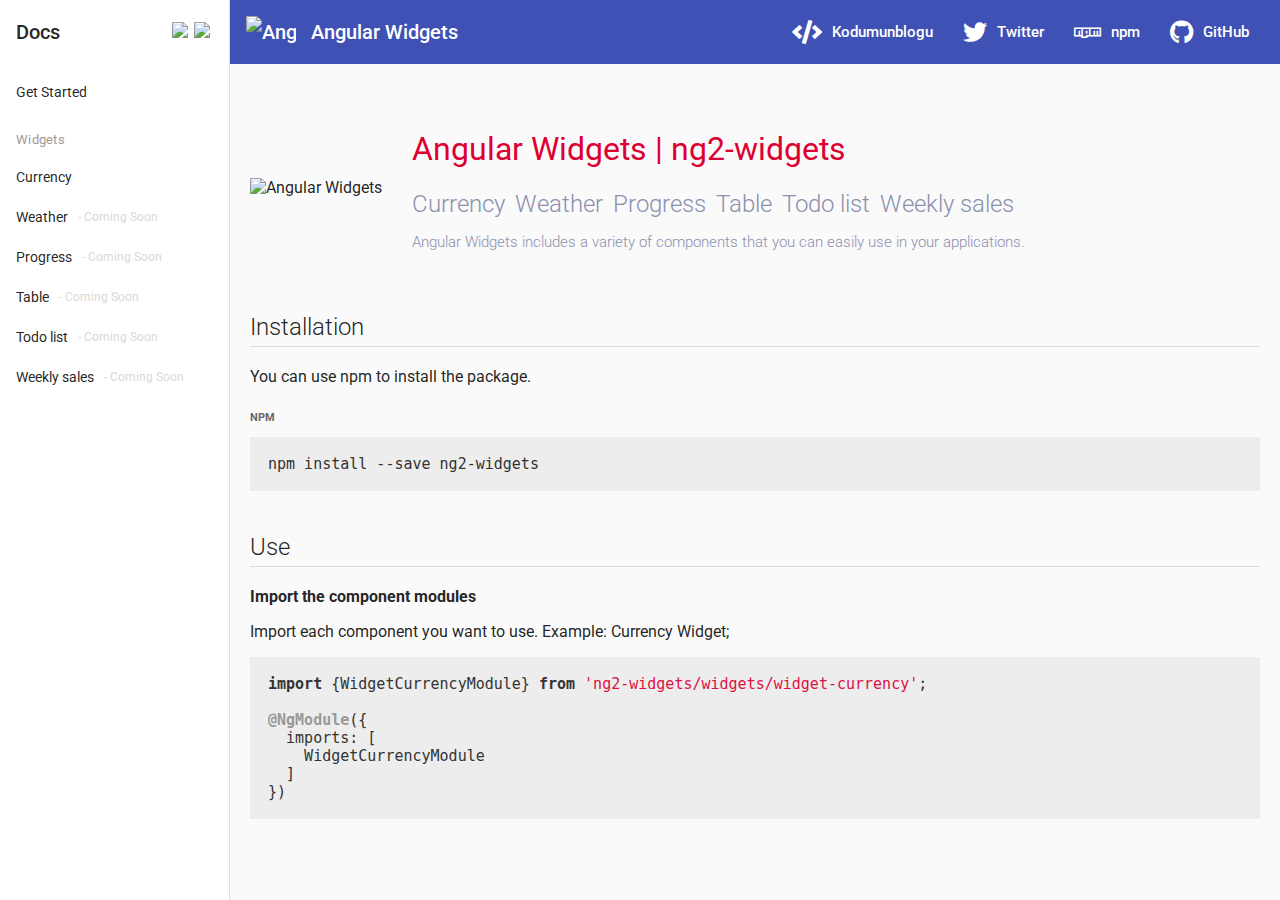
==== ng2-widgets/index.html @ 1a382640 "up" ====
<!doctype html>
<html lang="en">
<head>
  <meta charset="utf-8">
  <title>Angular 2+ Widgets Demo & Documentation - Mehmet Sert</title>
  <meta name="description" content="Angular 2+ Widgets includes a variety of components that you can easily use in your applications. Author: Mehmet Sert">
  <meta name="author" content="Mehmet Sert">
  <base href="/ng2-widgets/">
  <meta name="viewport" content="width=device-width, initial-scale=1">
  <link rel="icon" type="image/x-icon" href="favicon.ico">
  <link href="https://fonts.googleapis.com/css?family=Roboto:300,400,500,700&display=swap&subset=latin-ext" rel="stylesheet">
  <link href="https://fonts.googleapis.com/css?family=Roboto:300,400,500&display=swap" rel="stylesheet">
  <link href="https://fonts.googleapis.com/icon?family=Material+Icons" rel="stylesheet">
  <link href="https://cdnjs.cloudflare.com/ajax/libs/font-awesome/5.10.2/css/all.min.css" rel="stylesheet">
<link rel="stylesheet" href="styles.0c928da6abbc0bf5aeff.css"></head>
<body>
  <app-root></app-root>
<script src="polyfills-es5.3aa54d3e5134f5b5b842.js" nomodule defer></script><script src="polyfills-es2015.fd917e7c3ed57f282ee5.js" type="module"></script><script src="runtime-es2015.24b02acc1f369d9b9f37.js" type="module"></script><script src="main-es2015.4deb8f46f99e7dad0dca.js" type="module"></script><script src="runtime-es5.24b02acc1f369d9b9f37.js" nomodule defer></script><script src="main-es5.4deb8f46f99e7dad0dca.js" nomodule defer></script></body>
</html>
---- ng2-widgets/styles.0c928da6abbc0bf5aeff.css ----
.mat-badge-content{font-weight:600;font-size:12px;font-family:Roboto,"Helvetica Neue",sans-serif}.mat-badge-small .mat-badge-content{font-size:9px}.mat-badge-large .mat-badge-content{font-size:24px}.mat-h1,.mat-headline,.mat-typography h1{font:400 24px/32px Roboto,"Helvetica Neue",sans-serif;margin:0 0 16px}.mat-h2,.mat-title,.mat-typography h2{font:500 20px/32px Roboto,"Helvetica Neue",sans-serif;margin:0 0 16px}.mat-h3,.mat-subheading-2,.mat-typography h3{font:400 16px/28px Roboto,"Helvetica Neue",sans-serif;margin:0 0 16px}.mat-h4,.mat-subheading-1,.mat-typography h4{font:400 15px/24px Roboto,"Helvetica Neue",sans-serif;margin:0 0 16px}.mat-h5,.mat-typography h5{font:400 calc(14px * .83)/20px Roboto,"Helvetica Neue",sans-serif;margin:0 0 12px}.mat-h6,.mat-typography h6{font:400 calc(14px * .67)/20px Roboto,"Helvetica Neue",sans-serif;margin:0 0 12px}.mat-body-2,.mat-body-strong{font:500 14px/24px Roboto,"Helvetica Neue",sans-serif}.mat-body,.mat-body-1,.mat-typography{font:400 14px/20px Roboto,"Helvetica Neue",sans-serif}.mat-body p,.mat-body-1 p,.mat-typography p{margin:0 0 12px}.mat-caption,.mat-small{font:400 12px/20px Roboto,"Helvetica Neue",sans-serif}.mat-display-4,.mat-typography .mat-display-4{font:300 112px/112px Roboto,"Helvetica Neue",sans-serif;letter-spacing:-.05em;margin:0 0 56px}.mat-display-3,.mat-typography .mat-display-3{font:400 56px/56px Roboto,"Helvetica Neue",sans-serif;letter-spacing:-.02em;margin:0 0 64px}.mat-display-2,.mat-typography .mat-display-2{font:400 45px/48px Roboto,"Helvetica Neue",sans-serif;letter-spacing:-.005em;margin:0 0 64px}.mat-display-1,.mat-typography .mat-display-1{font:400 34px/40px Roboto,"Helvetica Neue",sans-serif;margin:0 0 64px}.mat-bottom-sheet-container{font:400 14px/20px Roboto,"Helvetica Neue",sans-serif}.mat-button,.mat-fab,.mat-flat-button,.mat-icon-button,.mat-mini-fab,.mat-raised-button,.mat-stroked-button{font-family:Roboto,"Helvetica Neue",sans-serif;font-size:14px;font-weight:500}.mat-button-toggle,.mat-card{font-family:Roboto,"Helvetica Neue",sans-serif}.mat-card-title{font-size:24px;font-weight:500}.mat-card-header .mat-card-title{font-size:20px}.mat-card-content,.mat-card-subtitle{font-size:14px}.mat-checkbox{font-family:Roboto,"Helvetica Neue",sans-serif}.mat-checkbox-layout .mat-checkbox-label{line-height:24px}.mat-chip{font-size:14px;font-weight:500}.mat-chip .mat-chip-remove.mat-icon,.mat-chip .mat-chip-trailing-icon.mat-icon{font-size:18px}.mat-table{font-family:Roboto,"Helvetica Neue",sans-serif}.mat-header-cell{font-size:12px;font-weight:500}.mat-cell,.mat-footer-cell{font-size:14px}.mat-calendar{font-family:Roboto,"Helvetica Neue",sans-serif}.mat-calendar-body{font-size:13px}.mat-calendar-body-label,.mat-calendar-period-button{font-size:14px;font-weight:500}.mat-calendar-table-header th{font-size:11px;font-weight:400}.mat-dialog-title{font:500 20px/32px Roboto,"Helvetica Neue",sans-serif}.mat-expansion-panel-header{font-family:Roboto,"Helvetica Neue",sans-serif;font-size:15px;font-weight:400}.mat-expansion-panel-content{font:400 14px/20px Roboto,"Helvetica Neue",sans-serif}.mat-form-field{font-size:inherit;font-weight:400;line-height:1.125;font-family:Roboto,"Helvetica Neue",sans-serif}.mat-form-field-wrapper{padding-bottom:1.34375em}.mat-form-field-prefix .mat-icon,.mat-form-field-suffix .mat-icon{font-size:150%;line-height:1.125}.mat-form-field-prefix .mat-icon-button,.mat-form-field-suffix .mat-icon-button{height:1.5em;width:1.5em}.mat-form-field-prefix .mat-icon-button .mat-icon,.mat-form-field-suffix .mat-icon-button .mat-icon{height:1.125em;line-height:1.125}.mat-form-field-infix{padding:.5em 0;border-top:.84375em solid transparent}.mat-form-field-can-float .mat-input-server:focus+.mat-form-field-label-wrapper .mat-form-field-label,.mat-form-field-can-float.mat-form-field-should-float .mat-form-field-label{transform:translateY(-1.34375em) scale(.75);width:133.33333%}.mat-form-field-can-float .mat-input-server[label]:not(:label-shown)+.mat-form-field-label-wrapper .mat-form-field-label{transform:translateY(-1.34374em) scale(.75);width:133.33334%}.mat-form-field-label-wrapper{top:-.84375em;padding-top:.84375em}.mat-form-field-label{top:1.34375em}.mat-form-field-underline{bottom:1.34375em}.mat-form-field-subscript-wrapper{font-size:75%;margin-top:.66667em;top:calc(100% - 1.79167em)}.mat-form-field-appearance-legacy .mat-form-field-wrapper{padding-bottom:1.25em}.mat-form-field-appearance-legacy .mat-form-field-infix{padding:.4375em 0}.mat-form-field-appearance-legacy.mat-form-field-can-float .mat-input-server:focus+.mat-form-field-label-wrapper .mat-form-field-label,.mat-form-field-appearance-legacy.mat-form-field-can-float.mat-form-field-should-float .mat-form-field-label{transform:translateY(-1.28125em) scale(.75) perspective(100px) translateZ(.001px);-ms-transform:translateY(-1.28125em) scale(.75);width:133.33333%}.mat-form-field-appearance-legacy.mat-form-field-can-float .mat-form-field-autofill-control:-webkit-autofill+.mat-form-field-label-wrapper .mat-form-field-label{transform:translateY(-1.28125em) scale(.75) perspective(100px) translateZ(.00101px);-ms-transform:translateY(-1.28124em) scale(.75);width:133.33334%}.mat-form-field-appearance-legacy.mat-form-field-can-float .mat-input-server[label]:not(:label-shown)+.mat-form-field-label-wrapper .mat-form-field-label{transform:translateY(-1.28125em) scale(.75) perspective(100px) translateZ(.00102px);-ms-transform:translateY(-1.28123em) scale(.75);width:133.33335%}.mat-form-field-appearance-legacy .mat-form-field-label{top:1.28125em}.mat-form-field-appearance-legacy .mat-form-field-subscript-wrapper{margin-top:.54167em;top:calc(100% - 1.66667em)}@media print{.mat-form-field-appearance-legacy.mat-form-field-can-float .mat-input-server:focus+.mat-form-field-label-wrapper .mat-form-field-label,.mat-form-field-appearance-legacy.mat-form-field-can-float.mat-form-field-should-float .mat-form-field-label{transform:translateY(-1.28122em) scale(.75)}.mat-form-field-appearance-legacy.mat-form-field-can-float .mat-form-field-autofill-control:-webkit-autofill+.mat-form-field-label-wrapper .mat-form-field-label{transform:translateY(-1.28121em) scale(.75)}.mat-form-field-appearance-legacy.mat-form-field-can-float .mat-input-server[label]:not(:label-shown)+.mat-form-field-label-wrapper .mat-form-field-label{transform:translateY(-1.2812em) scale(.75)}}.mat-form-field-appearance-fill .mat-form-field-infix{padding:.25em 0 .75em}.mat-form-field-appearance-fill .mat-form-field-label{top:1.09375em;margin-top:-.5em}.mat-form-field-appearance-fill.mat-form-field-can-float .mat-input-server:focus+.mat-form-field-label-wrapper .mat-form-field-label,.mat-form-field-appearance-fill.mat-form-field-can-float.mat-form-field-should-float .mat-form-field-label{transform:translateY(-.59375em) scale(.75);width:133.33333%}.mat-form-field-appearance-fill.mat-form-field-can-float .mat-input-server[label]:not(:label-shown)+.mat-form-field-label-wrapper .mat-form-field-label{transform:translateY(-.59374em) scale(.75);width:133.33334%}.mat-form-field-appearance-outline .mat-form-field-infix{padding:1em 0}.mat-form-field-appearance-outline .mat-form-field-label{top:1.84375em;margin-top:-.25em}.mat-form-field-appearance-outline.mat-form-field-can-float .mat-input-server:focus+.mat-form-field-label-wrapper .mat-form-field-label,.mat-form-field-appearance-outline.mat-form-field-can-float.mat-form-field-should-float .mat-form-field-label{transform:translateY(-1.59375em) scale(.75);width:133.33333%}.mat-form-field-appearance-outline.mat-form-field-can-float .mat-input-server[label]:not(:label-shown)+.mat-form-field-label-wrapper .mat-form-field-label{transform:translateY(-1.59374em) scale(.75);width:133.33334%}.mat-grid-tile-footer,.mat-grid-tile-header{font-size:14px}.mat-grid-tile-footer .mat-line,.mat-grid-tile-header .mat-line{white-space:nowrap;overflow:hidden;text-overflow:ellipsis;display:block;box-sizing:border-box}.mat-grid-tile-footer .mat-line:nth-child(n+2),.mat-grid-tile-header .mat-line:nth-child(n+2){font-size:12px}input.mat-input-element{margin-top:-.0625em}.mat-menu-item{font-family:Roboto,"Helvetica Neue",sans-serif;font-size:14px;font-weight:400}.mat-paginator,.mat-paginator-page-size .mat-select-trigger{font-family:Roboto,"Helvetica Neue",sans-serif;font-size:12px}.mat-radio-button,.mat-select{font-family:Roboto,"Helvetica Neue",sans-serif}.mat-select-trigger{height:1.125em}.mat-slide-toggle-content{font-family:Roboto,"Helvetica Neue",sans-serif}.mat-slider-thumb-label-text{font-family:Roboto,"Helvetica Neue",sans-serif;font-size:12px;font-weight:500}.mat-stepper-horizontal,.mat-stepper-vertical{font-family:Roboto,"Helvetica Neue",sans-serif}.mat-step-label{font-size:14px;font-weight:400}.mat-step-sub-label-error{font-weight:400}.mat-step-label-error{font-size:14px}.mat-step-label-selected{font-size:14px;font-weight:500}.mat-tab-group{font-family:Roboto,"Helvetica Neue",sans-serif}.mat-tab-label,.mat-tab-link{font-family:Roboto,"Helvetica Neue",sans-serif;font-size:14px;font-weight:500}.mat-toolbar,.mat-toolbar h1,.mat-toolbar h2,.mat-toolbar h3,.mat-toolbar h4,.mat-toolbar h5,.mat-toolbar h6{font:500 20px/32px Roboto,"Helvetica Neue",sans-serif;margin:0}.mat-tooltip{font-family:Roboto,"Helvetica Neue",sans-serif;font-size:10px;padding-top:6px;padding-bottom:6px}.mat-tooltip-handset{font-size:14px;padding-top:8px;padding-bottom:8px}.mat-list-item,.mat-list-option{font-family:Roboto,"Helvetica Neue",sans-serif}.mat-list-base .mat-list-item{font-size:16px}.mat-list-base .mat-list-item .mat-line{white-space:nowrap;overflow:hidden;text-overflow:ellipsis;display:block;box-sizing:border-box}.mat-list-base .mat-list-item .mat-line:nth-child(n+2){font-size:14px}.mat-list-base .mat-list-option{font-size:16px}.mat-list-base .mat-list-option .mat-line{white-space:nowrap;overflow:hidden;text-overflow:ellipsis;display:block;box-sizing:border-box}.mat-list-base .mat-list-option .mat-line:nth-child(n+2){font-size:14px}.mat-list-base[dense] .mat-list-item{font-size:12px}.mat-list-base[dense] .mat-list-item .mat-line{white-space:nowrap;overflow:hidden;text-overflow:ellipsis;display:block;box-sizing:border-box}.mat-list-base[dense] .mat-list-item .mat-line:nth-child(n+2),.mat-list-base[dense] .mat-list-option{font-size:12px}.mat-list-base[dense] .mat-list-option .mat-line{white-space:nowrap;overflow:hidden;text-overflow:ellipsis;display:block;box-sizing:border-box}.mat-list-base[dense] .mat-list-option .mat-line:nth-child(n+2){font-size:12px}.mat-list-base[dense] .mat-subheader{font-family:Roboto,"Helvetica Neue",sans-serif;font-size:12px;font-weight:500}.mat-option{font-family:Roboto,"Helvetica Neue",sans-serif;font-size:16px;color:rgba(0,0,0,.87)}.mat-optgroup-label{font:500 14px/24px Roboto,"Helvetica Neue",sans-serif;color:rgba(0,0,0,.54)}.mat-simple-snackbar{font-family:Roboto,"Helvetica Neue",sans-serif;font-size:14px}.mat-simple-snackbar-action{line-height:1;font-family:inherit;font-size:inherit;font-weight:500}.mat-ripple{overflow:hidden;position:relative}.mat-ripple.mat-ripple-unbounded{overflow:visible}.mat-ripple-element{position:absolute;border-radius:50%;pointer-events:none;transition:opacity,transform 0s cubic-bezier(0,0,.2,1);transform:scale(0)}@media (-ms-high-contrast:active){.mat-ripple-element{display:none}}.cdk-visually-hidden{border:0;clip:rect(0 0 0 0);height:1px;margin:-1px;overflow:hidden;padding:0;position:absolute;width:1px;outline:0;-webkit-appearance:none;-moz-appearance:none}.cdk-global-overlay-wrapper,.cdk-overlay-container{pointer-events:none;top:0;left:0;height:100%;width:100%}.cdk-overlay-container{position:fixed;z-index:1000}.cdk-overlay-container:empty{display:none}.cdk-global-overlay-wrapper{display:flex;position:absolute;z-index:1000}.cdk-overlay-pane{position:absolute;pointer-events:auto;box-sizing:border-box;z-index:1000;display:flex;max-width:100%;max-height:100%}.cdk-overlay-backdrop{position:absolute;top:0;bottom:0;left:0;right:0;z-index:1000;pointer-events:auto;-webkit-tap-highlight-color:transparent;transition:opacity .4s cubic-bezier(.25,.8,.25,1);opacity:0}.cdk-overlay-backdrop.cdk-overlay-backdrop-showing{opacity:1}@media screen and (-ms-high-contrast:active){.cdk-overlay-backdrop.cdk-overlay-backdrop-showing{opacity:.6}}.cdk-overlay-dark-backdrop{background:rgba(0,0,0,.32)}.cdk-overlay-transparent-backdrop,.cdk-overlay-transparent-backdrop.cdk-overlay-backdrop-showing{opacity:0}.cdk-overlay-connected-position-bounding-box{position:absolute;z-index:1000;display:flex;flex-direction:column;min-width:1px;min-height:1px}.cdk-global-scrollblock{position:fixed;width:100%;overflow-y:scroll}@-webkit-keyframes cdk-text-field-autofill-start{/*!*/}@keyframes cdk-text-field-autofill-start{/*!*/}@-webkit-keyframes cdk-text-field-autofill-end{/*!*/}@keyframes cdk-text-field-autofill-end{/*!*/}.cdk-text-field-autofill-monitored:-webkit-autofill{-webkit-animation-name:cdk-text-field-autofill-start;animation-name:cdk-text-field-autofill-start}.cdk-text-field-autofill-monitored:not(:-webkit-autofill){-webkit-animation-name:cdk-text-field-autofill-end;animation-name:cdk-text-field-autofill-end}textarea.cdk-textarea-autosize{resize:none}textarea.cdk-textarea-autosize-measuring{height:auto!important;overflow:hidden!important;padding:2px 0!important;box-sizing:content-box!important}.mat-ripple-element{background-color:rgba(0,0,0,.1)}.mat-option.mat-selected:not(.mat-option-multiple):not(.mat-option-disabled),.mat-option:focus:not(.mat-option-disabled),.mat-option:hover:not(.mat-option-disabled){background:rgba(0,0,0,.04)}.mat-option.mat-active{background:rgba(0,0,0,.04);color:rgba(0,0,0,.87)}.mat-option.mat-option-disabled{color:rgba(0,0,0,.38)}.mat-primary .mat-option.mat-selected:not(.mat-option-disabled){color:#3f51b5}.mat-accent .mat-option.mat-selected:not(.mat-option-disabled){color:#ff4081}.mat-warn .mat-option.mat-selected:not(.mat-option-disabled){color:#f44336}.mat-optgroup-disabled .mat-optgroup-label{color:rgba(0,0,0,.38)}.mat-pseudo-checkbox{color:rgba(0,0,0,.54)}.mat-pseudo-checkbox::after{color:#fafafa}.mat-pseudo-checkbox-disabled{color:#b0b0b0}.mat-accent .mat-pseudo-checkbox-checked,.mat-accent .mat-pseudo-checkbox-indeterminate,.mat-pseudo-checkbox-checked,.mat-pseudo-checkbox-indeterminate{background:#ff4081}.mat-primary .mat-pseudo-checkbox-checked,.mat-primary .mat-pseudo-checkbox-indeterminate{background:#3f51b5}.mat-warn .mat-pseudo-checkbox-checked,.mat-warn .mat-pseudo-checkbox-indeterminate{background:#f44336}.mat-pseudo-checkbox-checked.mat-pseudo-checkbox-disabled,.mat-pseudo-checkbox-indeterminate.mat-pseudo-checkbox-disabled{background:#b0b0b0}.mat-elevation-z0{box-shadow:0 0 0 0 rgba(0,0,0,.2),0 0 0 0 rgba(0,0,0,.14),0 0 0 0 rgba(0,0,0,.12)}.mat-elevation-z1{box-shadow:0 2px 1px -1px rgba(0,0,0,.2),0 1px 1px 0 rgba(0,0,0,.14),0 1px 3px 0 rgba(0,0,0,.12)}.mat-elevation-z2{box-shadow:0 3px 1px -2px rgba(0,0,0,.2),0 2px 2px 0 rgba(0,0,0,.14),0 1px 5px 0 rgba(0,0,0,.12)}.mat-elevation-z3{box-shadow:0 3px 3px -2px rgba(0,0,0,.2),0 3px 4px 0 rgba(0,0,0,.14),0 1px 8px 0 rgba(0,0,0,.12)}.mat-elevation-z4{box-shadow:0 2px 4px -1px rgba(0,0,0,.2),0 4px 5px 0 rgba(0,0,0,.14),0 1px 10px 0 rgba(0,0,0,.12)}.mat-elevation-z5{box-shadow:0 3px 5px -1px rgba(0,0,0,.2),0 5px 8px 0 rgba(0,0,0,.14),0 1px 14px 0 rgba(0,0,0,.12)}.mat-elevation-z6{box-shadow:0 3px 5px -1px rgba(0,0,0,.2),0 6px 10px 0 rgba(0,0,0,.14),0 1px 18px 0 rgba(0,0,0,.12)}.mat-elevation-z7{box-shadow:0 4px 5px -2px rgba(0,0,0,.2),0 7px 10px 1px rgba(0,0,0,.14),0 2px 16px 1px rgba(0,0,0,.12)}.mat-elevation-z8{box-shadow:0 5px 5px -3px rgba(0,0,0,.2),0 8px 10px 1px rgba(0,0,0,.14),0 3px 14px 2px rgba(0,0,0,.12)}.mat-elevation-z9{box-shadow:0 5px 6px -3px rgba(0,0,0,.2),0 9px 12px 1px rgba(0,0,0,.14),0 3px 16px 2px rgba(0,0,0,.12)}.mat-elevation-z10{box-shadow:0 6px 6px -3px rgba(0,0,0,.2),0 10px 14px 1px rgba(0,0,0,.14),0 4px 18px 3px rgba(0,0,0,.12)}.mat-elevation-z11{box-shadow:0 6px 7px -4px rgba(0,0,0,.2),0 11px 15px 1px rgba(0,0,0,.14),0 4px 20px 3px rgba(0,0,0,.12)}.mat-elevation-z12{box-shadow:0 7px 8px -4px rgba(0,0,0,.2),0 12px 17px 2px rgba(0,0,0,.14),0 5px 22px 4px rgba(0,0,0,.12)}.mat-elevation-z13{box-shadow:0 7px 8px -4px rgba(0,0,0,.2),0 13px 19px 2px rgba(0,0,0,.14),0 5px 24px 4px rgba(0,0,0,.12)}.mat-elevation-z14{box-shadow:0 7px 9px -4px rgba(0,0,0,.2),0 14px 21px 2px rgba(0,0,0,.14),0 5px 26px 4px rgba(0,0,0,.12)}.mat-elevation-z15{box-shadow:0 8px 9px -5px rgba(0,0,0,.2),0 15px 22px 2px rgba(0,0,0,.14),0 6px 28px 5px rgba(0,0,0,.12)}.mat-elevation-z16{box-shadow:0 8px 10px -5px rgba(0,0,0,.2),0 16px 24px 2px rgba(0,0,0,.14),0 6px 30px 5px rgba(0,0,0,.12)}.mat-elevation-z17{box-shadow:0 8px 11px -5px rgba(0,0,0,.2),0 17px 26px 2px rgba(0,0,0,.14),0 6px 32px 5px rgba(0,0,0,.12)}.mat-elevation-z18{box-shadow:0 9px 11px -5px rgba(0,0,0,.2),0 18px 28px 2px rgba(0,0,0,.14),0 7px 34px 6px rgba(0,0,0,.12)}.mat-elevation-z19{box-shadow:0 9px 12px -6px rgba(0,0,0,.2),0 19px 29px 2px rgba(0,0,0,.14),0 7px 36px 6px rgba(0,0,0,.12)}.mat-elevation-z20{box-shadow:0 10px 13px -6px rgba(0,0,0,.2),0 20px 31px 3px rgba(0,0,0,.14),0 8px 38px 7px rgba(0,0,0,.12)}.mat-elevation-z21{box-shadow:0 10px 13px -6px rgba(0,0,0,.2),0 21px 33px 3px rgba(0,0,0,.14),0 8px 40px 7px rgba(0,0,0,.12)}.mat-elevation-z22{box-shadow:0 10px 14px -6px rgba(0,0,0,.2),0 22px 35px 3px rgba(0,0,0,.14),0 8px 42px 7px rgba(0,0,0,.12)}.mat-elevation-z23{box-shadow:0 11px 14px -7px rgba(0,0,0,.2),0 23px 36px 3px rgba(0,0,0,.14),0 9px 44px 8px rgba(0,0,0,.12)}.mat-elevation-z24{box-shadow:0 11px 15px -7px rgba(0,0,0,.2),0 24px 38px 3px rgba(0,0,0,.14),0 9px 46px 8px rgba(0,0,0,.12)}.mat-app-background{background-color:#fafafa;color:rgba(0,0,0,.87)}.mat-theme-loaded-marker{display:none}.mat-autocomplete-panel{background:#fff;color:rgba(0,0,0,.87)}.mat-autocomplete-panel:not([class*=mat-elevation-z]){box-shadow:0 2px 4px -1px rgba(0,0,0,.2),0 4px 5px 0 rgba(0,0,0,.14),0 1px 10px 0 rgba(0,0,0,.12)}.mat-autocomplete-panel .mat-option.mat-selected:not(.mat-active):not(:hover){background:#fff}.mat-autocomplete-panel .mat-option.mat-selected:not(.mat-active):not(:hover):not(.mat-option-disabled){color:rgba(0,0,0,.87)}@media (-ms-high-contrast:active){.mat-badge-content{outline:solid 1px;border-radius:0}.mat-checkbox-disabled{opacity:.5}}.mat-badge-accent .mat-badge-content{background:#ff4081;color:#fff}.mat-badge-warn .mat-badge-content{color:#fff;background:#f44336}.mat-badge{position:relative}.mat-badge-hidden .mat-badge-content{display:none}.mat-badge-disabled .mat-badge-content{background:#b9b9b9;color:rgba(0,0,0,.38)}.mat-badge-content{color:#fff;background:#3f51b5;position:absolute;text-align:center;display:inline-block;border-radius:50%;transition:transform .2s ease-in-out;transform:scale(.6);overflow:hidden;white-space:nowrap;text-overflow:ellipsis;pointer-events:none}.mat-badge-content._mat-animation-noopable,.ng-animate-disabled .mat-badge-content{transition:none}.mat-badge-content.mat-badge-active{transform:none}.mat-badge-small .mat-badge-content{width:16px;height:16px;line-height:16px}.mat-badge-small.mat-badge-above .mat-badge-content{top:-8px}.mat-badge-small.mat-badge-below .mat-badge-content{bottom:-8px}.mat-badge-small.mat-badge-before .mat-badge-content{left:-16px}[dir=rtl] .mat-badge-small.mat-badge-before .mat-badge-content{left:auto;right:-16px}.mat-badge-small.mat-badge-after .mat-badge-content{right:-16px}[dir=rtl] .mat-badge-small.mat-badge-after .mat-badge-content{right:auto;left:-16px}.mat-badge-small.mat-badge-overlap.mat-badge-before .mat-badge-content{left:-8px}[dir=rtl] .mat-badge-small.mat-badge-overlap.mat-badge-before .mat-badge-content{left:auto;right:-8px}.mat-badge-small.mat-badge-overlap.mat-badge-after .mat-badge-content{right:-8px}[dir=rtl] .mat-badge-small.mat-badge-overlap.mat-badge-after .mat-badge-content{right:auto;left:-8px}.mat-badge-medium .mat-badge-content{width:22px;height:22px;line-height:22px}.mat-badge-medium.mat-badge-above .mat-badge-content{top:-11px}.mat-badge-medium.mat-badge-below .mat-badge-content{bottom:-11px}.mat-badge-medium.mat-badge-before .mat-badge-content{left:-22px}[dir=rtl] .mat-badge-medium.mat-badge-before .mat-badge-content{left:auto;right:-22px}.mat-badge-medium.mat-badge-after .mat-badge-content{right:-22px}[dir=rtl] .mat-badge-medium.mat-badge-after .mat-badge-content{right:auto;left:-22px}.mat-badge-medium.mat-badge-overlap.mat-badge-before .mat-badge-content{left:-11px}[dir=rtl] .mat-badge-medium.mat-badge-overlap.mat-badge-before .mat-badge-content{left:auto;right:-11px}.mat-badge-medium.mat-badge-overlap.mat-badge-after .mat-badge-content{right:-11px}[dir=rtl] .mat-badge-medium.mat-badge-overlap.mat-badge-after .mat-badge-content{right:auto;left:-11px}.mat-badge-large .mat-badge-content{width:28px;height:28px;line-height:28px}.mat-badge-large.mat-badge-above .mat-badge-content{top:-14px}.mat-badge-large.mat-badge-below .mat-badge-content{bottom:-14px}.mat-badge-large.mat-badge-before .mat-badge-content{left:-28px}[dir=rtl] .mat-badge-large.mat-badge-before .mat-badge-content{left:auto;right:-28px}.mat-badge-large.mat-badge-after .mat-badge-content{right:-28px}[dir=rtl] .mat-badge-large.mat-badge-after .mat-badge-content{right:auto;left:-28px}.mat-badge-large.mat-badge-overlap.mat-badge-before .mat-badge-content{left:-14px}[dir=rtl] .mat-badge-large.mat-badge-overlap.mat-badge-before .mat-badge-content{left:auto;right:-14px}.mat-badge-large.mat-badge-overlap.mat-badge-after .mat-badge-content{right:-14px}[dir=rtl] .mat-badge-large.mat-badge-overlap.mat-badge-after .mat-badge-content{right:auto;left:-14px}.mat-bottom-sheet-container{box-shadow:0 8px 10px -5px rgba(0,0,0,.2),0 16px 24px 2px rgba(0,0,0,.14),0 6px 30px 5px rgba(0,0,0,.12);background:#fff;color:rgba(0,0,0,.87)}.mat-button,.mat-icon-button,.mat-stroked-button{color:inherit;background:0 0}.mat-button.mat-primary,.mat-icon-button.mat-primary,.mat-stroked-button.mat-primary{color:#3f51b5}.mat-button.mat-accent,.mat-icon-button.mat-accent,.mat-stroked-button.mat-accent{color:#ff4081}.mat-button.mat-warn,.mat-icon-button.mat-warn,.mat-stroked-button.mat-warn{color:#f44336}.mat-button.mat-accent[disabled],.mat-button.mat-primary[disabled],.mat-button.mat-warn[disabled],.mat-button[disabled][disabled],.mat-icon-button.mat-accent[disabled],.mat-icon-button.mat-primary[disabled],.mat-icon-button.mat-warn[disabled],.mat-icon-button[disabled][disabled],.mat-stroked-button.mat-accent[disabled],.mat-stroked-button.mat-primary[disabled],.mat-stroked-button.mat-warn[disabled],.mat-stroked-button[disabled][disabled]{color:rgba(0,0,0,.26)}.mat-button.mat-primary .mat-button-focus-overlay,.mat-icon-button.mat-primary .mat-button-focus-overlay,.mat-stroked-button.mat-primary .mat-button-focus-overlay{background-color:#3f51b5}.mat-button.mat-accent .mat-button-focus-overlay,.mat-icon-button.mat-accent .mat-button-focus-overlay,.mat-stroked-button.mat-accent .mat-button-focus-overlay{background-color:#ff4081}.mat-button.mat-warn .mat-button-focus-overlay,.mat-icon-button.mat-warn .mat-button-focus-overlay,.mat-stroked-button.mat-warn .mat-button-focus-overlay{background-color:#f44336}.mat-button[disabled] .mat-button-focus-overlay,.mat-icon-button[disabled] .mat-button-focus-overlay,.mat-stroked-button[disabled] .mat-button-focus-overlay{background-color:transparent}.mat-button .mat-ripple-element,.mat-icon-button .mat-ripple-element,.mat-stroked-button .mat-ripple-element{opacity:.1;background-color:currentColor}.mat-button-focus-overlay{background:#000}.mat-stroked-button:not([disabled]){border-color:rgba(0,0,0,.12)}.mat-fab,.mat-flat-button,.mat-mini-fab,.mat-raised-button{color:rgba(0,0,0,.87);background-color:#fff}.mat-fab.mat-accent,.mat-fab.mat-primary,.mat-fab.mat-warn,.mat-flat-button.mat-accent,.mat-flat-button.mat-primary,.mat-flat-button.mat-warn,.mat-mini-fab.mat-accent,.mat-mini-fab.mat-primary,.mat-mini-fab.mat-warn,.mat-raised-button.mat-accent,.mat-raised-button.mat-primary,.mat-raised-button.mat-warn{color:#fff}.mat-fab.mat-accent[disabled],.mat-fab.mat-primary[disabled],.mat-fab.mat-warn[disabled],.mat-fab[disabled][disabled],.mat-flat-button.mat-accent[disabled],.mat-flat-button.mat-primary[disabled],.mat-flat-button.mat-warn[disabled],.mat-flat-button[disabled][disabled],.mat-mini-fab.mat-accent[disabled],.mat-mini-fab.mat-primary[disabled],.mat-mini-fab.mat-warn[disabled],.mat-mini-fab[disabled][disabled],.mat-raised-button.mat-accent[disabled],.mat-raised-button.mat-primary[disabled],.mat-raised-button.mat-warn[disabled],.mat-raised-button[disabled][disabled]{color:rgba(0,0,0,.26);background-color:rgba(0,0,0,.12)}.mat-fab.mat-primary,.mat-flat-button.mat-primary,.mat-mini-fab.mat-primary,.mat-raised-button.mat-primary{background-color:#3f51b5}.mat-fab.mat-accent,.mat-flat-button.mat-accent,.mat-mini-fab.mat-accent,.mat-raised-button.mat-accent{background-color:#ff4081}.mat-fab.mat-warn,.mat-flat-button.mat-warn,.mat-mini-fab.mat-warn,.mat-raised-button.mat-warn{background-color:#f44336}.mat-fab.mat-accent .mat-ripple-element,.mat-fab.mat-primary .mat-ripple-element,.mat-fab.mat-warn .mat-ripple-element,.mat-flat-button.mat-accent .mat-ripple-element,.mat-flat-button.mat-primary .mat-ripple-element,.mat-flat-button.mat-warn .mat-ripple-element,.mat-mini-fab.mat-accent .mat-ripple-element,.mat-mini-fab.mat-primary .mat-ripple-element,.mat-mini-fab.mat-warn .mat-ripple-element,.mat-raised-button.mat-accent .mat-ripple-element,.mat-raised-button.mat-primary .mat-ripple-element,.mat-raised-button.mat-warn .mat-ripple-element{background-color:rgba(255,255,255,.1)}.mat-flat-button:not([class*=mat-elevation-z]),.mat-stroked-button:not([class*=mat-elevation-z]){box-shadow:0 0 0 0 rgba(0,0,0,.2),0 0 0 0 rgba(0,0,0,.14),0 0 0 0 rgba(0,0,0,.12)}.mat-raised-button:not([class*=mat-elevation-z]){box-shadow:0 3px 1px -2px rgba(0,0,0,.2),0 2px 2px 0 rgba(0,0,0,.14),0 1px 5px 0 rgba(0,0,0,.12)}.mat-raised-button:not([disabled]):active:not([class*=mat-elevation-z]){box-shadow:0 5px 5px -3px rgba(0,0,0,.2),0 8px 10px 1px rgba(0,0,0,.14),0 3px 14px 2px rgba(0,0,0,.12)}.mat-raised-button[disabled]:not([class*=mat-elevation-z]){box-shadow:0 0 0 0 rgba(0,0,0,.2),0 0 0 0 rgba(0,0,0,.14),0 0 0 0 rgba(0,0,0,.12)}.mat-fab:not([class*=mat-elevation-z]),.mat-mini-fab:not([class*=mat-elevation-z]){box-shadow:0 3px 5px -1px rgba(0,0,0,.2),0 6px 10px 0 rgba(0,0,0,.14),0 1px 18px 0 rgba(0,0,0,.12)}.mat-fab:not([disabled]):active:not([class*=mat-elevation-z]),.mat-mini-fab:not([disabled]):active:not([class*=mat-elevation-z]){box-shadow:0 7px 8px -4px rgba(0,0,0,.2),0 12px 17px 2px rgba(0,0,0,.14),0 5px 22px 4px rgba(0,0,0,.12)}.mat-fab[disabled]:not([class*=mat-elevation-z]),.mat-mini-fab[disabled]:not([class*=mat-elevation-z]){box-shadow:0 0 0 0 rgba(0,0,0,.2),0 0 0 0 rgba(0,0,0,.14),0 0 0 0 rgba(0,0,0,.12)}.mat-button-toggle-group,.mat-button-toggle-standalone{box-shadow:0 3px 1px -2px rgba(0,0,0,.2),0 2px 2px 0 rgba(0,0,0,.14),0 1px 5px 0 rgba(0,0,0,.12)}.mat-button-toggle-group-appearance-standard,.mat-button-toggle-standalone.mat-button-toggle-appearance-standard{box-shadow:none;border:1px solid rgba(0,0,0,.12)}.mat-button-toggle{color:rgba(0,0,0,.38)}.mat-button-toggle .mat-button-toggle-focus-overlay{background-color:rgba(0,0,0,.12)}.mat-button-toggle-appearance-standard{color:rgba(0,0,0,.87);background:#fff}.mat-button-toggle-appearance-standard .mat-button-toggle-focus-overlay{background-color:#000}.mat-button-toggle-group-appearance-standard .mat-button-toggle+.mat-button-toggle{border-left:1px solid rgba(0,0,0,.12)}[dir=rtl] .mat-button-toggle-group-appearance-standard .mat-button-toggle+.mat-button-toggle{border-left:none;border-right:1px solid rgba(0,0,0,.12)}.mat-button-toggle-group-appearance-standard.mat-button-toggle-vertical .mat-button-toggle+.mat-button-toggle{border-left:none;border-right:none;border-top:1px solid rgba(0,0,0,.12)}.mat-button-toggle-checked{background-color:#e0e0e0;color:rgba(0,0,0,.54)}.mat-button-toggle-checked.mat-button-toggle-appearance-standard{color:rgba(0,0,0,.87)}.mat-button-toggle-disabled{color:rgba(0,0,0,.26);background-color:#eee}.mat-button-toggle-disabled.mat-button-toggle-appearance-standard{background:#fff}.mat-button-toggle-disabled.mat-button-toggle-checked{background-color:#bdbdbd}.mat-card{background:#fff;color:rgba(0,0,0,.87)}.mat-card:not([class*=mat-elevation-z]){box-shadow:0 2px 1px -1px rgba(0,0,0,.2),0 1px 1px 0 rgba(0,0,0,.14),0 1px 3px 0 rgba(0,0,0,.12)}.mat-card.mat-card-flat:not([class*=mat-elevation-z]){box-shadow:0 0 0 0 rgba(0,0,0,.2),0 0 0 0 rgba(0,0,0,.14),0 0 0 0 rgba(0,0,0,.12)}.mat-card-subtitle{color:rgba(0,0,0,.54)}.mat-checkbox-frame{border-color:rgba(0,0,0,.54)}.mat-checkbox-checkmark{fill:#fafafa}.mat-checkbox-checkmark-path{stroke:#fafafa!important}@media (-ms-high-contrast:black-on-white){.mat-checkbox-checkmark-path{stroke:#000!important}}.mat-checkbox-mixedmark{background-color:#fafafa}.mat-checkbox-checked.mat-primary .mat-checkbox-background,.mat-checkbox-indeterminate.mat-primary .mat-checkbox-background{background-color:#3f51b5}.mat-checkbox-checked.mat-accent .mat-checkbox-background,.mat-checkbox-indeterminate.mat-accent .mat-checkbox-background{background-color:#ff4081}.mat-checkbox-checked.mat-warn .mat-checkbox-background,.mat-checkbox-indeterminate.mat-warn .mat-checkbox-background{background-color:#f44336}.mat-checkbox-disabled.mat-checkbox-checked .mat-checkbox-background,.mat-checkbox-disabled.mat-checkbox-indeterminate .mat-checkbox-background{background-color:#b0b0b0}.mat-checkbox-disabled:not(.mat-checkbox-checked) .mat-checkbox-frame{border-color:#b0b0b0}.mat-checkbox-disabled .mat-checkbox-label{color:rgba(0,0,0,.54)}@media (-ms-high-contrast:active){.mat-checkbox-background{background:0 0}}.mat-checkbox .mat-ripple-element{background-color:#000}.mat-checkbox-checked:not(.mat-checkbox-disabled).mat-primary .mat-ripple-element,.mat-checkbox:active:not(.mat-checkbox-disabled).mat-primary .mat-ripple-element{background:#3f51b5}.mat-checkbox-checked:not(.mat-checkbox-disabled).mat-accent .mat-ripple-element,.mat-checkbox:active:not(.mat-checkbox-disabled).mat-accent .mat-ripple-element{background:#ff4081}.mat-checkbox-checked:not(.mat-checkbox-disabled).mat-warn .mat-ripple-element,.mat-checkbox:active:not(.mat-checkbox-disabled).mat-warn .mat-ripple-element{background:#f44336}.mat-chip.mat-standard-chip{background-color:#e0e0e0;color:rgba(0,0,0,.87)}.mat-chip.mat-standard-chip .mat-chip-remove{color:rgba(0,0,0,.87);opacity:.4}.mat-chip.mat-standard-chip:not(.mat-chip-disabled):active{box-shadow:0 3px 3px -2px rgba(0,0,0,.2),0 3px 4px 0 rgba(0,0,0,.14),0 1px 8px 0 rgba(0,0,0,.12)}.mat-chip.mat-standard-chip:not(.mat-chip-disabled) .mat-chip-remove:hover{opacity:.54}.mat-chip.mat-standard-chip.mat-chip-disabled{opacity:.4}.mat-chip.mat-standard-chip::after{background:#000}.mat-chip.mat-standard-chip.mat-chip-selected.mat-primary{background-color:#3f51b5;color:#fff}.mat-chip.mat-standard-chip.mat-chip-selected.mat-primary .mat-chip-remove{color:#fff;opacity:.4}.mat-chip.mat-standard-chip.mat-chip-selected.mat-primary .mat-ripple-element{background:rgba(255,255,255,.1)}.mat-chip.mat-standard-chip.mat-chip-selected.mat-warn{background-color:#f44336;color:#fff}.mat-chip.mat-standard-chip.mat-chip-selected.mat-warn .mat-chip-remove{color:#fff;opacity:.4}.mat-chip.mat-standard-chip.mat-chip-selected.mat-warn .mat-ripple-element{background:rgba(255,255,255,.1)}.mat-chip.mat-standard-chip.mat-chip-selected.mat-accent{background-color:#ff4081;color:#fff}.mat-chip.mat-standard-chip.mat-chip-selected.mat-accent .mat-chip-remove{color:#fff;opacity:.4}.mat-chip.mat-standard-chip.mat-chip-selected.mat-accent .mat-ripple-element{background:rgba(255,255,255,.1)}.mat-table{background:#fff}.mat-table tbody,.mat-table tfoot,.mat-table thead,.mat-table-sticky,[mat-footer-row],[mat-header-row],[mat-row],mat-footer-row,mat-header-row,mat-row{background:inherit}mat-footer-row,mat-header-row,mat-row,td.mat-cell,td.mat-footer-cell,th.mat-header-cell{border-bottom-color:rgba(0,0,0,.12)}.mat-header-cell{color:rgba(0,0,0,.54)}.mat-cell,.mat-footer-cell{color:rgba(0,0,0,.87)}.mat-calendar-arrow{border-top-color:rgba(0,0,0,.54)}.mat-datepicker-content .mat-calendar-next-button,.mat-datepicker-content .mat-calendar-previous-button,.mat-datepicker-toggle{color:rgba(0,0,0,.54)}.mat-calendar-table-header{color:rgba(0,0,0,.38)}.mat-calendar-table-header-divider::after{background:rgba(0,0,0,.12)}.mat-calendar-body-label{color:rgba(0,0,0,.54)}.mat-calendar-body-cell-content{color:rgba(0,0,0,.87);border-color:transparent}.mat-calendar-body-disabled>.mat-calendar-body-cell-content:not(.mat-calendar-body-selected){color:rgba(0,0,0,.38)}.cdk-keyboard-focused .mat-calendar-body-active>.mat-calendar-body-cell-content:not(.mat-calendar-body-selected),.cdk-program-focused .mat-calendar-body-active>.mat-calendar-body-cell-content:not(.mat-calendar-body-selected),.mat-calendar-body-cell:not(.mat-calendar-body-disabled):hover>.mat-calendar-body-cell-content:not(.mat-calendar-body-selected){background-color:rgba(0,0,0,.04)}.mat-calendar-body-today:not(.mat-calendar-body-selected){border-color:rgba(0,0,0,.38)}.mat-calendar-body-disabled>.mat-calendar-body-today:not(.mat-calendar-body-selected){border-color:rgba(0,0,0,.18)}.mat-calendar-body-selected{background-color:#3f51b5;color:#fff}.mat-calendar-body-disabled>.mat-calendar-body-selected{background-color:rgba(63,81,181,.4)}.mat-calendar-body-today.mat-calendar-body-selected{box-shadow:inset 0 0 0 1px #fff}.mat-datepicker-content{box-shadow:0 2px 4px -1px rgba(0,0,0,.2),0 4px 5px 0 rgba(0,0,0,.14),0 1px 10px 0 rgba(0,0,0,.12);background-color:#fff;color:rgba(0,0,0,.87)}.mat-datepicker-content.mat-accent .mat-calendar-body-selected{background-color:#ff4081;color:#fff}.mat-datepicker-content.mat-accent .mat-calendar-body-disabled>.mat-calendar-body-selected{background-color:rgba(255,64,129,.4)}.mat-datepicker-content.mat-accent .mat-calendar-body-today.mat-calendar-body-selected{box-shadow:inset 0 0 0 1px #fff}.mat-datepicker-content.mat-warn .mat-calendar-body-selected{background-color:#f44336;color:#fff}.mat-datepicker-content.mat-warn .mat-calendar-body-disabled>.mat-calendar-body-selected{background-color:rgba(244,67,54,.4)}.mat-datepicker-content.mat-warn .mat-calendar-body-today.mat-calendar-body-selected{box-shadow:inset 0 0 0 1px #fff}.mat-datepicker-content-touch{box-shadow:0 0 0 0 rgba(0,0,0,.2),0 0 0 0 rgba(0,0,0,.14),0 0 0 0 rgba(0,0,0,.12)}.mat-datepicker-toggle-active{color:#3f51b5}.mat-datepicker-toggle-active.mat-accent{color:#ff4081}.mat-datepicker-toggle-active.mat-warn{color:#f44336}.mat-dialog-container{box-shadow:0 11px 15px -7px rgba(0,0,0,.2),0 24px 38px 3px rgba(0,0,0,.14),0 9px 46px 8px rgba(0,0,0,.12);background:#fff;color:rgba(0,0,0,.87)}.mat-divider{border-top-color:rgba(0,0,0,.12)}.mat-divider-vertical{border-right-color:rgba(0,0,0,.12)}.mat-expansion-panel{background:#fff;color:rgba(0,0,0,.87)}.mat-expansion-panel:not([class*=mat-elevation-z]){box-shadow:0 3px 1px -2px rgba(0,0,0,.2),0 2px 2px 0 rgba(0,0,0,.14),0 1px 5px 0 rgba(0,0,0,.12)}.mat-action-row{border-top-color:rgba(0,0,0,.12)}.mat-expansion-panel:not(.mat-expanded) .mat-expansion-panel-header:not([aria-disabled=true]).cdk-keyboard-focused,.mat-expansion-panel:not(.mat-expanded) .mat-expansion-panel-header:not([aria-disabled=true]).cdk-program-focused,.mat-expansion-panel:not(.mat-expanded) .mat-expansion-panel-header:not([aria-disabled=true]):hover{background:rgba(0,0,0,.04)}@media (hover:none){.mat-expansion-panel:not(.mat-expanded):not([aria-disabled=true]) .mat-expansion-panel-header:hover{background:#fff}}.mat-expansion-panel-header-title{color:rgba(0,0,0,.87)}.mat-expansion-indicator::after,.mat-expansion-panel-header-description{color:rgba(0,0,0,.54)}.mat-expansion-panel-header[aria-disabled=true]{color:rgba(0,0,0,.26)}.mat-expansion-panel-header[aria-disabled=true] .mat-expansion-panel-header-description,.mat-expansion-panel-header[aria-disabled=true] .mat-expansion-panel-header-title{color:inherit}.mat-form-field-label,.mat-hint{color:rgba(0,0,0,.6)}.mat-form-field.mat-focused .mat-form-field-label{color:#3f51b5}.mat-form-field.mat-focused .mat-form-field-label.mat-accent{color:#ff4081}.mat-form-field.mat-focused .mat-form-field-label.mat-warn{color:#f44336}.mat-focused .mat-form-field-required-marker{color:#ff4081}.mat-form-field-ripple{background-color:rgba(0,0,0,.87)}.mat-form-field.mat-focused .mat-form-field-ripple{background-color:#3f51b5}.mat-form-field.mat-focused .mat-form-field-ripple.mat-accent{background-color:#ff4081}.mat-form-field.mat-focused .mat-form-field-ripple.mat-warn{background-color:#f44336}.mat-form-field-type-mat-native-select.mat-focused:not(.mat-form-field-invalid) .mat-form-field-infix::after{color:#3f51b5}.mat-form-field-type-mat-native-select.mat-focused:not(.mat-form-field-invalid).mat-accent .mat-form-field-infix::after{color:#ff4081}.mat-form-field-type-mat-native-select.mat-focused:not(.mat-form-field-invalid).mat-warn .mat-form-field-infix::after,.mat-form-field.mat-form-field-invalid .mat-form-field-label,.mat-form-field.mat-form-field-invalid .mat-form-field-label .mat-form-field-required-marker,.mat-form-field.mat-form-field-invalid .mat-form-field-label.mat-accent{color:#f44336}.mat-form-field.mat-form-field-invalid .mat-form-field-ripple,.mat-form-field.mat-form-field-invalid .mat-form-field-ripple.mat-accent{background-color:#f44336}.mat-error{color:#f44336}.mat-form-field-appearance-legacy .mat-form-field-label,.mat-form-field-appearance-legacy .mat-hint{color:rgba(0,0,0,.54)}.mat-form-field-appearance-legacy .mat-form-field-underline{bottom:1.25em;background-color:rgba(0,0,0,.42)}.mat-form-field-appearance-legacy.mat-form-field-disabled .mat-form-field-underline{background-image:linear-gradient(to right,rgba(0,0,0,.42) 0,rgba(0,0,0,.42) 33%,transparent 0);background-size:4px 100%;background-repeat:repeat-x}.mat-form-field-appearance-standard .mat-form-field-underline{background-color:rgba(0,0,0,.42)}.mat-form-field-appearance-standard.mat-form-field-disabled .mat-form-field-underline{background-image:linear-gradient(to right,rgba(0,0,0,.42) 0,rgba(0,0,0,.42) 33%,transparent 0);background-size:4px 100%;background-repeat:repeat-x}.mat-form-field-appearance-fill .mat-form-field-flex{background-color:rgba(0,0,0,.04)}.mat-form-field-appearance-fill.mat-form-field-disabled .mat-form-field-flex{background-color:rgba(0,0,0,.02)}.mat-form-field-appearance-fill .mat-form-field-underline::before{background-color:rgba(0,0,0,.42)}.mat-form-field-appearance-fill.mat-form-field-disabled .mat-form-field-label{color:rgba(0,0,0,.38)}.mat-form-field-appearance-fill.mat-form-field-disabled .mat-form-field-underline::before{background-color:transparent}.mat-form-field-appearance-outline .mat-form-field-outline{color:rgba(0,0,0,.12)}.mat-form-field-appearance-outline .mat-form-field-outline-thick{color:rgba(0,0,0,.87)}.mat-form-field-appearance-outline.mat-focused .mat-form-field-outline-thick{color:#3f51b5}.mat-form-field-appearance-outline.mat-focused.mat-accent .mat-form-field-outline-thick{color:#ff4081}.mat-form-field-appearance-outline.mat-focused.mat-warn .mat-form-field-outline-thick,.mat-form-field-appearance-outline.mat-form-field-invalid.mat-form-field-invalid .mat-form-field-outline-thick{color:#f44336}.mat-form-field-appearance-outline.mat-form-field-disabled .mat-form-field-label{color:rgba(0,0,0,.38)}.mat-form-field-appearance-outline.mat-form-field-disabled .mat-form-field-outline{color:rgba(0,0,0,.06)}.mat-icon.mat-primary{color:#3f51b5}.mat-icon.mat-accent{color:#ff4081}.mat-icon.mat-warn{color:#f44336}.mat-form-field-type-mat-native-select .mat-form-field-infix::after{color:rgba(0,0,0,.54)}.mat-form-field-type-mat-native-select.mat-form-field-disabled .mat-form-field-infix::after,.mat-input-element:disabled{color:rgba(0,0,0,.38)}.mat-input-element{caret-color:#3f51b5}.mat-input-element::-ms-input-placeholder{color:rgba(0,0,0,.42)}.mat-input-element::placeholder{color:rgba(0,0,0,.42)}.mat-input-element::-moz-placeholder{color:rgba(0,0,0,.42)}.mat-input-element::-webkit-input-placeholder{color:rgba(0,0,0,.42)}.mat-input-element:-ms-input-placeholder{color:rgba(0,0,0,.42)}.mat-accent .mat-input-element{caret-color:#ff4081}.mat-form-field-invalid .mat-input-element,.mat-warn .mat-input-element{caret-color:#f44336}.mat-form-field-type-mat-native-select.mat-form-field-invalid .mat-form-field-infix::after{color:#f44336}.mat-list-base .mat-list-item,.mat-list-base .mat-list-option{color:rgba(0,0,0,.87)}.mat-list-base .mat-subheader{font-family:Roboto,"Helvetica Neue",sans-serif;font-size:14px;font-weight:500;color:rgba(0,0,0,.54)}.mat-list-item-disabled{background-color:#eee}.mat-action-list .mat-list-item:focus,.mat-action-list .mat-list-item:hover,.mat-list-option:focus,.mat-list-option:hover,.mat-nav-list .mat-list-item:focus,.mat-nav-list .mat-list-item:hover{background:rgba(0,0,0,.04)}.mat-menu-panel{background:#fff}.mat-menu-panel:not([class*=mat-elevation-z]){box-shadow:0 2px 4px -1px rgba(0,0,0,.2),0 4px 5px 0 rgba(0,0,0,.14),0 1px 10px 0 rgba(0,0,0,.12)}.mat-menu-item{background:0 0;color:rgba(0,0,0,.87)}.mat-menu-item[disabled],.mat-menu-item[disabled]::after{color:rgba(0,0,0,.38)}.mat-menu-item .mat-icon-no-color,.mat-menu-item-submenu-trigger::after{color:rgba(0,0,0,.54)}.mat-menu-item-highlighted:not([disabled]),.mat-menu-item.cdk-keyboard-focused:not([disabled]),.mat-menu-item.cdk-program-focused:not([disabled]),.mat-menu-item:hover:not([disabled]){background:rgba(0,0,0,.04)}.mat-paginator{background:#fff}.mat-paginator,.mat-paginator-page-size .mat-select-trigger{color:rgba(0,0,0,.54)}.mat-paginator-decrement,.mat-paginator-increment{border-top:2px solid rgba(0,0,0,.54);border-right:2px solid rgba(0,0,0,.54)}.mat-paginator-first,.mat-paginator-last{border-top:2px solid rgba(0,0,0,.54)}.mat-icon-button[disabled] .mat-paginator-decrement,.mat-icon-button[disabled] .mat-paginator-first,.mat-icon-button[disabled] .mat-paginator-increment,.mat-icon-button[disabled] .mat-paginator-last{border-color:rgba(0,0,0,.38)}.mat-progress-bar-background{fill:#c5cae9}.mat-progress-bar-buffer{background-color:#c5cae9}.mat-progress-bar-fill::after{background-color:#3f51b5}.mat-progress-bar.mat-accent .mat-progress-bar-background{fill:#ff80ab}.mat-progress-bar.mat-accent .mat-progress-bar-buffer{background-color:#ff80ab}.mat-progress-bar.mat-accent .mat-progress-bar-fill::after{background-color:#ff4081}.mat-progress-bar.mat-warn .mat-progress-bar-background{fill:#ffcdd2}.mat-progress-bar.mat-warn .mat-progress-bar-buffer{background-color:#ffcdd2}.mat-progress-bar.mat-warn .mat-progress-bar-fill::after{background-color:#f44336}.mat-progress-spinner circle,.mat-spinner circle{stroke:#3f51b5}.mat-progress-spinner.mat-accent circle,.mat-spinner.mat-accent circle{stroke:#ff4081}.mat-progress-spinner.mat-warn circle,.mat-spinner.mat-warn circle{stroke:#f44336}.mat-radio-outer-circle{border-color:rgba(0,0,0,.54)}.mat-radio-button.mat-primary.mat-radio-checked .mat-radio-outer-circle{border-color:#3f51b5}.mat-radio-button.mat-primary .mat-radio-inner-circle,.mat-radio-button.mat-primary .mat-radio-ripple .mat-ripple-element:not(.mat-radio-persistent-ripple),.mat-radio-button.mat-primary.mat-radio-checked .mat-radio-persistent-ripple,.mat-radio-button.mat-primary:active .mat-radio-persistent-ripple{background-color:#3f51b5}.mat-radio-button.mat-accent.mat-radio-checked .mat-radio-outer-circle{border-color:#ff4081}.mat-radio-button.mat-accent .mat-radio-inner-circle,.mat-radio-button.mat-accent .mat-radio-ripple .mat-ripple-element:not(.mat-radio-persistent-ripple),.mat-radio-button.mat-accent.mat-radio-checked .mat-radio-persistent-ripple,.mat-radio-button.mat-accent:active .mat-radio-persistent-ripple{background-color:#ff4081}.mat-radio-button.mat-warn.mat-radio-checked .mat-radio-outer-circle{border-color:#f44336}.mat-radio-button.mat-warn .mat-radio-inner-circle,.mat-radio-button.mat-warn .mat-radio-ripple .mat-ripple-element:not(.mat-radio-persistent-ripple),.mat-radio-button.mat-warn.mat-radio-checked .mat-radio-persistent-ripple,.mat-radio-button.mat-warn:active .mat-radio-persistent-ripple{background-color:#f44336}.mat-radio-button.mat-radio-disabled .mat-radio-outer-circle,.mat-radio-button.mat-radio-disabled.mat-radio-checked .mat-radio-outer-circle{border-color:rgba(0,0,0,.38)}.mat-radio-button.mat-radio-disabled .mat-radio-inner-circle,.mat-radio-button.mat-radio-disabled .mat-radio-ripple .mat-ripple-element{background-color:rgba(0,0,0,.38)}.mat-radio-button.mat-radio-disabled .mat-radio-label-content{color:rgba(0,0,0,.38)}.mat-radio-button .mat-ripple-element{background-color:#000}.mat-select-value{color:rgba(0,0,0,.87)}.mat-select-placeholder{color:rgba(0,0,0,.42)}.mat-select-disabled .mat-select-value{color:rgba(0,0,0,.38)}.mat-select-arrow{color:rgba(0,0,0,.54)}.mat-select-panel{background:#fff}.mat-select-panel:not([class*=mat-elevation-z]){box-shadow:0 2px 4px -1px rgba(0,0,0,.2),0 4px 5px 0 rgba(0,0,0,.14),0 1px 10px 0 rgba(0,0,0,.12)}.mat-select-panel .mat-option.mat-selected:not(.mat-option-multiple){background:rgba(0,0,0,.12)}.mat-form-field.mat-focused.mat-primary .mat-select-arrow{color:#3f51b5}.mat-form-field.mat-focused.mat-accent .mat-select-arrow{color:#ff4081}.mat-form-field .mat-select.mat-select-invalid .mat-select-arrow,.mat-form-field.mat-focused.mat-warn .mat-select-arrow{color:#f44336}.mat-form-field .mat-select.mat-select-disabled .mat-select-arrow{color:rgba(0,0,0,.38)}.mat-drawer-container{background-color:#fafafa;color:rgba(0,0,0,.87)}.mat-drawer{background-color:#fff;color:rgba(0,0,0,.87)}.mat-drawer.mat-drawer-push{background-color:#fff}.mat-drawer:not(.mat-drawer-side){box-shadow:0 8px 10px -5px rgba(0,0,0,.2),0 16px 24px 2px rgba(0,0,0,.14),0 6px 30px 5px rgba(0,0,0,.12)}.mat-drawer-side{border-right:1px solid rgba(0,0,0,.12)}.mat-drawer-side.mat-drawer-end,[dir=rtl] .mat-drawer-side{border-left:1px solid rgba(0,0,0,.12);border-right:none}[dir=rtl] .mat-drawer-side.mat-drawer-end{border-left:none;border-right:1px solid rgba(0,0,0,.12)}.mat-drawer-backdrop.mat-drawer-shown{background-color:rgba(0,0,0,.6)}.mat-slide-toggle.mat-checked .mat-slide-toggle-thumb{background-color:#ff4081}.mat-slide-toggle.mat-checked .mat-slide-toggle-bar{background-color:rgba(255,64,129,.54)}.mat-slide-toggle.mat-checked .mat-ripple-element{background-color:#ff4081}.mat-slide-toggle.mat-primary.mat-checked .mat-slide-toggle-thumb{background-color:#3f51b5}.mat-slide-toggle.mat-primary.mat-checked .mat-slide-toggle-bar{background-color:rgba(63,81,181,.54)}.mat-slide-toggle.mat-primary.mat-checked .mat-ripple-element{background-color:#3f51b5}.mat-slide-toggle.mat-warn.mat-checked .mat-slide-toggle-thumb{background-color:#f44336}.mat-slide-toggle.mat-warn.mat-checked .mat-slide-toggle-bar{background-color:rgba(244,67,54,.54)}.mat-slide-toggle.mat-warn.mat-checked .mat-ripple-element{background-color:#f44336}.mat-slide-toggle:not(.mat-checked) .mat-ripple-element{background-color:#000}.mat-slide-toggle-thumb{box-shadow:0 2px 1px -1px rgba(0,0,0,.2),0 1px 1px 0 rgba(0,0,0,.14),0 1px 3px 0 rgba(0,0,0,.12);background-color:#fafafa}.mat-slide-toggle-bar{background-color:rgba(0,0,0,.38)}.mat-slider-track-background{background-color:rgba(0,0,0,.26)}.mat-primary .mat-slider-thumb,.mat-primary .mat-slider-thumb-label,.mat-primary .mat-slider-track-fill{background-color:#3f51b5}.mat-primary .mat-slider-thumb-label-text{color:#fff}.mat-accent .mat-slider-thumb,.mat-accent .mat-slider-thumb-label,.mat-accent .mat-slider-track-fill{background-color:#ff4081}.mat-accent .mat-slider-thumb-label-text{color:#fff}.mat-warn .mat-slider-thumb,.mat-warn .mat-slider-thumb-label,.mat-warn .mat-slider-track-fill{background-color:#f44336}.mat-warn .mat-slider-thumb-label-text{color:#fff}.mat-slider-focus-ring{background-color:rgba(255,64,129,.2)}.cdk-focused .mat-slider-track-background,.mat-slider:hover .mat-slider-track-background{background-color:rgba(0,0,0,.38)}.mat-slider-disabled .mat-slider-thumb,.mat-slider-disabled .mat-slider-track-background,.mat-slider-disabled .mat-slider-track-fill,.mat-slider-disabled:hover .mat-slider-track-background{background-color:rgba(0,0,0,.26)}.mat-slider-min-value .mat-slider-focus-ring{background-color:rgba(0,0,0,.12)}.mat-slider-min-value.mat-slider-thumb-label-showing .mat-slider-thumb,.mat-slider-min-value.mat-slider-thumb-label-showing .mat-slider-thumb-label{background-color:rgba(0,0,0,.87)}.mat-slider-min-value.mat-slider-thumb-label-showing.cdk-focused .mat-slider-thumb,.mat-slider-min-value.mat-slider-thumb-label-showing.cdk-focused .mat-slider-thumb-label{background-color:rgba(0,0,0,.26)}.mat-slider-min-value:not(.mat-slider-thumb-label-showing) .mat-slider-thumb{border-color:rgba(0,0,0,.26);background-color:transparent}.mat-slider-min-value:not(.mat-slider-thumb-label-showing).cdk-focused .mat-slider-thumb,.mat-slider-min-value:not(.mat-slider-thumb-label-showing):hover .mat-slider-thumb{border-color:rgba(0,0,0,.38)}.mat-slider-min-value:not(.mat-slider-thumb-label-showing).cdk-focused.mat-slider-disabled .mat-slider-thumb,.mat-slider-min-value:not(.mat-slider-thumb-label-showing):hover.mat-slider-disabled .mat-slider-thumb{border-color:rgba(0,0,0,.26)}.mat-slider-has-ticks .mat-slider-wrapper::after{border-color:rgba(0,0,0,.7)}.mat-slider-horizontal .mat-slider-ticks{background-image:repeating-linear-gradient(to right,rgba(0,0,0,.7),rgba(0,0,0,.7) 2px,transparent 0,transparent);background-image:-moz-repeating-linear-gradient(.0001deg,rgba(0,0,0,.7),rgba(0,0,0,.7) 2px,transparent 0,transparent)}.mat-slider-vertical .mat-slider-ticks{background-image:repeating-linear-gradient(to bottom,rgba(0,0,0,.7),rgba(0,0,0,.7) 2px,transparent 0,transparent)}.mat-step-header.cdk-keyboard-focused,.mat-step-header.cdk-program-focused,.mat-step-header:hover{background-color:rgba(0,0,0,.04)}@media (hover:none){.mat-step-header:hover{background:0 0}}.mat-step-header .mat-step-label,.mat-step-header .mat-step-optional{color:rgba(0,0,0,.54)}.mat-step-header .mat-step-icon{background-color:rgba(0,0,0,.54);color:#fff}.mat-step-header .mat-step-icon-selected,.mat-step-header .mat-step-icon-state-done,.mat-step-header .mat-step-icon-state-edit{background-color:#3f51b5;color:#fff}.mat-step-header .mat-step-icon-state-error{background-color:transparent;color:#f44336}.mat-step-header .mat-step-label.mat-step-label-active{color:rgba(0,0,0,.87)}.mat-step-header .mat-step-label.mat-step-label-error{color:#f44336}.mat-stepper-horizontal,.mat-stepper-vertical{background-color:#fff}.mat-stepper-vertical-line::before{border-left-color:rgba(0,0,0,.12)}.mat-horizontal-stepper-header::after,.mat-horizontal-stepper-header::before,.mat-stepper-horizontal-line{border-top-color:rgba(0,0,0,.12)}.mat-sort-header-arrow{color:#757575}.mat-tab-header,.mat-tab-nav-bar{border-bottom:1px solid rgba(0,0,0,.12)}.mat-tab-group-inverted-header .mat-tab-header,.mat-tab-group-inverted-header .mat-tab-nav-bar{border-top:1px solid rgba(0,0,0,.12);border-bottom:none}.mat-tab-label,.mat-tab-link{color:rgba(0,0,0,.87)}.mat-tab-label.mat-tab-disabled,.mat-tab-link.mat-tab-disabled{color:rgba(0,0,0,.38)}.mat-tab-header-pagination-chevron{border-color:rgba(0,0,0,.87)}.mat-tab-header-pagination-disabled .mat-tab-header-pagination-chevron{border-color:rgba(0,0,0,.38)}.mat-tab-group[class*=mat-background-] .mat-tab-header,.mat-tab-nav-bar[class*=mat-background-]{border-bottom:none;border-top:none}.mat-tab-group.mat-primary .mat-tab-label.cdk-keyboard-focused:not(.mat-tab-disabled),.mat-tab-group.mat-primary .mat-tab-label.cdk-program-focused:not(.mat-tab-disabled),.mat-tab-group.mat-primary .mat-tab-link.cdk-keyboard-focused:not(.mat-tab-disabled),.mat-tab-group.mat-primary .mat-tab-link.cdk-program-focused:not(.mat-tab-disabled),.mat-tab-nav-bar.mat-primary .mat-tab-label.cdk-keyboard-focused:not(.mat-tab-disabled),.mat-tab-nav-bar.mat-primary .mat-tab-label.cdk-program-focused:not(.mat-tab-disabled),.mat-tab-nav-bar.mat-primary .mat-tab-link.cdk-keyboard-focused:not(.mat-tab-disabled),.mat-tab-nav-bar.mat-primary .mat-tab-link.cdk-program-focused:not(.mat-tab-disabled){background-color:rgba(197,202,233,.3)}.mat-tab-group.mat-primary .mat-ink-bar,.mat-tab-nav-bar.mat-primary .mat-ink-bar{background-color:#3f51b5}.mat-tab-group.mat-primary.mat-background-primary .mat-ink-bar,.mat-tab-nav-bar.mat-primary.mat-background-primary .mat-ink-bar{background-color:#fff}.mat-tab-group.mat-accent .mat-tab-label.cdk-keyboard-focused:not(.mat-tab-disabled),.mat-tab-group.mat-accent .mat-tab-label.cdk-program-focused:not(.mat-tab-disabled),.mat-tab-group.mat-accent .mat-tab-link.cdk-keyboard-focused:not(.mat-tab-disabled),.mat-tab-group.mat-accent .mat-tab-link.cdk-program-focused:not(.mat-tab-disabled),.mat-tab-nav-bar.mat-accent .mat-tab-label.cdk-keyboard-focused:not(.mat-tab-disabled),.mat-tab-nav-bar.mat-accent .mat-tab-label.cdk-program-focused:not(.mat-tab-disabled),.mat-tab-nav-bar.mat-accent .mat-tab-link.cdk-keyboard-focused:not(.mat-tab-disabled),.mat-tab-nav-bar.mat-accent .mat-tab-link.cdk-program-focused:not(.mat-tab-disabled){background-color:rgba(255,128,171,.3)}.mat-tab-group.mat-accent .mat-ink-bar,.mat-tab-nav-bar.mat-accent .mat-ink-bar{background-color:#ff4081}.mat-tab-group.mat-accent.mat-background-accent .mat-ink-bar,.mat-tab-nav-bar.mat-accent.mat-background-accent .mat-ink-bar{background-color:#fff}.mat-tab-group.mat-warn .mat-tab-label.cdk-keyboard-focused:not(.mat-tab-disabled),.mat-tab-group.mat-warn .mat-tab-label.cdk-program-focused:not(.mat-tab-disabled),.mat-tab-group.mat-warn .mat-tab-link.cdk-keyboard-focused:not(.mat-tab-disabled),.mat-tab-group.mat-warn .mat-tab-link.cdk-program-focused:not(.mat-tab-disabled),.mat-tab-nav-bar.mat-warn .mat-tab-label.cdk-keyboard-focused:not(.mat-tab-disabled),.mat-tab-nav-bar.mat-warn .mat-tab-label.cdk-program-focused:not(.mat-tab-disabled),.mat-tab-nav-bar.mat-warn .mat-tab-link.cdk-keyboard-focused:not(.mat-tab-disabled),.mat-tab-nav-bar.mat-warn .mat-tab-link.cdk-program-focused:not(.mat-tab-disabled){background-color:rgba(255,205,210,.3)}.mat-tab-group.mat-warn .mat-ink-bar,.mat-tab-nav-bar.mat-warn .mat-ink-bar{background-color:#f44336}.mat-tab-group.mat-warn.mat-background-warn .mat-ink-bar,.mat-tab-nav-bar.mat-warn.mat-background-warn .mat-ink-bar{background-color:#fff}.mat-tab-group.mat-background-primary .mat-tab-label.cdk-keyboard-focused:not(.mat-tab-disabled),.mat-tab-group.mat-background-primary .mat-tab-label.cdk-program-focused:not(.mat-tab-disabled),.mat-tab-group.mat-background-primary .mat-tab-link.cdk-keyboard-focused:not(.mat-tab-disabled),.mat-tab-group.mat-background-primary .mat-tab-link.cdk-program-focused:not(.mat-tab-disabled),.mat-tab-nav-bar.mat-background-primary .mat-tab-label.cdk-keyboard-focused:not(.mat-tab-disabled),.mat-tab-nav-bar.mat-background-primary .mat-tab-label.cdk-program-focused:not(.mat-tab-disabled),.mat-tab-nav-bar.mat-background-primary .mat-tab-link.cdk-keyboard-focused:not(.mat-tab-disabled),.mat-tab-nav-bar.mat-background-primary .mat-tab-link.cdk-program-focused:not(.mat-tab-disabled){background-color:rgba(197,202,233,.3)}.mat-tab-group.mat-background-primary .mat-tab-header,.mat-tab-group.mat-background-primary .mat-tab-header-pagination,.mat-tab-group.mat-background-primary .mat-tab-links,.mat-tab-nav-bar.mat-background-primary .mat-tab-header,.mat-tab-nav-bar.mat-background-primary .mat-tab-header-pagination,.mat-tab-nav-bar.mat-background-primary .mat-tab-links{background-color:#3f51b5}.mat-tab-group.mat-background-primary .mat-tab-label,.mat-tab-group.mat-background-primary .mat-tab-link,.mat-tab-nav-bar.mat-background-primary .mat-tab-label,.mat-tab-nav-bar.mat-background-primary .mat-tab-link{color:#fff}.mat-tab-group.mat-background-primary .mat-tab-label.mat-tab-disabled,.mat-tab-group.mat-background-primary .mat-tab-link.mat-tab-disabled,.mat-tab-nav-bar.mat-background-primary .mat-tab-label.mat-tab-disabled,.mat-tab-nav-bar.mat-background-primary .mat-tab-link.mat-tab-disabled{color:rgba(255,255,255,.4)}.mat-tab-group.mat-background-primary .mat-tab-header-pagination-chevron,.mat-tab-nav-bar.mat-background-primary .mat-tab-header-pagination-chevron{border-color:#fff}.mat-tab-group.mat-background-primary .mat-tab-header-pagination-disabled .mat-tab-header-pagination-chevron,.mat-tab-nav-bar.mat-background-primary .mat-tab-header-pagination-disabled .mat-tab-header-pagination-chevron{border-color:rgba(255,255,255,.4)}.mat-tab-group.mat-background-primary .mat-ripple-element,.mat-tab-nav-bar.mat-background-primary .mat-ripple-element{background-color:rgba(255,255,255,.12)}.mat-tab-group.mat-background-accent .mat-tab-label.cdk-keyboard-focused:not(.mat-tab-disabled),.mat-tab-group.mat-background-accent .mat-tab-label.cdk-program-focused:not(.mat-tab-disabled),.mat-tab-group.mat-background-accent .mat-tab-link.cdk-keyboard-focused:not(.mat-tab-disabled),.mat-tab-group.mat-background-accent .mat-tab-link.cdk-program-focused:not(.mat-tab-disabled),.mat-tab-nav-bar.mat-background-accent .mat-tab-label.cdk-keyboard-focused:not(.mat-tab-disabled),.mat-tab-nav-bar.mat-background-accent .mat-tab-label.cdk-program-focused:not(.mat-tab-disabled),.mat-tab-nav-bar.mat-background-accent .mat-tab-link.cdk-keyboard-focused:not(.mat-tab-disabled),.mat-tab-nav-bar.mat-background-accent .mat-tab-link.cdk-program-focused:not(.mat-tab-disabled){background-color:rgba(255,128,171,.3)}.mat-tab-group.mat-background-accent .mat-tab-header,.mat-tab-group.mat-background-accent .mat-tab-header-pagination,.mat-tab-group.mat-background-accent .mat-tab-links,.mat-tab-nav-bar.mat-background-accent .mat-tab-header,.mat-tab-nav-bar.mat-background-accent .mat-tab-header-pagination,.mat-tab-nav-bar.mat-background-accent .mat-tab-links{background-color:#ff4081}.mat-tab-group.mat-background-accent .mat-tab-label,.mat-tab-group.mat-background-accent .mat-tab-link,.mat-tab-nav-bar.mat-background-accent .mat-tab-label,.mat-tab-nav-bar.mat-background-accent .mat-tab-link{color:#fff}.mat-tab-group.mat-background-accent .mat-tab-label.mat-tab-disabled,.mat-tab-group.mat-background-accent .mat-tab-link.mat-tab-disabled,.mat-tab-nav-bar.mat-background-accent .mat-tab-label.mat-tab-disabled,.mat-tab-nav-bar.mat-background-accent .mat-tab-link.mat-tab-disabled{color:rgba(255,255,255,.4)}.mat-tab-group.mat-background-accent .mat-tab-header-pagination-chevron,.mat-tab-nav-bar.mat-background-accent .mat-tab-header-pagination-chevron{border-color:#fff}.mat-tab-group.mat-background-accent .mat-tab-header-pagination-disabled .mat-tab-header-pagination-chevron,.mat-tab-nav-bar.mat-background-accent .mat-tab-header-pagination-disabled .mat-tab-header-pagination-chevron{border-color:rgba(255,255,255,.4)}.mat-tab-group.mat-background-accent .mat-ripple-element,.mat-tab-nav-bar.mat-background-accent .mat-ripple-element{background-color:rgba(255,255,255,.12)}.mat-tab-group.mat-background-warn .mat-tab-label.cdk-keyboard-focused:not(.mat-tab-disabled),.mat-tab-group.mat-background-warn .mat-tab-label.cdk-program-focused:not(.mat-tab-disabled),.mat-tab-group.mat-background-warn .mat-tab-link.cdk-keyboard-focused:not(.mat-tab-disabled),.mat-tab-group.mat-background-warn .mat-tab-link.cdk-program-focused:not(.mat-tab-disabled),.mat-tab-nav-bar.mat-background-warn .mat-tab-label.cdk-keyboard-focused:not(.mat-tab-disabled),.mat-tab-nav-bar.mat-background-warn .mat-tab-label.cdk-program-focused:not(.mat-tab-disabled),.mat-tab-nav-bar.mat-background-warn .mat-tab-link.cdk-keyboard-focused:not(.mat-tab-disabled),.mat-tab-nav-bar.mat-background-warn .mat-tab-link.cdk-program-focused:not(.mat-tab-disabled){background-color:rgba(255,205,210,.3)}.mat-tab-group.mat-background-warn .mat-tab-header,.mat-tab-group.mat-background-warn .mat-tab-header-pagination,.mat-tab-group.mat-background-warn .mat-tab-links,.mat-tab-nav-bar.mat-background-warn .mat-tab-header,.mat-tab-nav-bar.mat-background-warn .mat-tab-header-pagination,.mat-tab-nav-bar.mat-background-warn .mat-tab-links{background-color:#f44336}.mat-tab-group.mat-background-warn .mat-tab-label,.mat-tab-group.mat-background-warn .mat-tab-link,.mat-tab-nav-bar.mat-background-warn .mat-tab-label,.mat-tab-nav-bar.mat-background-warn .mat-tab-link{color:#fff}.mat-tab-group.mat-background-warn .mat-tab-label.mat-tab-disabled,.mat-tab-group.mat-background-warn .mat-tab-link.mat-tab-disabled,.mat-tab-nav-bar.mat-background-warn .mat-tab-label.mat-tab-disabled,.mat-tab-nav-bar.mat-background-warn .mat-tab-link.mat-tab-disabled{color:rgba(255,255,255,.4)}.mat-tab-group.mat-background-warn .mat-tab-header-pagination-chevron,.mat-tab-nav-bar.mat-background-warn .mat-tab-header-pagination-chevron{border-color:#fff}.mat-tab-group.mat-background-warn .mat-tab-header-pagination-disabled .mat-tab-header-pagination-chevron,.mat-tab-nav-bar.mat-background-warn .mat-tab-header-pagination-disabled .mat-tab-header-pagination-chevron{border-color:rgba(255,255,255,.4)}.mat-tab-group.mat-background-warn .mat-ripple-element,.mat-tab-nav-bar.mat-background-warn .mat-ripple-element{background-color:rgba(255,255,255,.12)}.mat-toolbar{background:#f5f5f5;color:rgba(0,0,0,.87)}.mat-toolbar.mat-primary{background:#3f51b5;color:#fff}.mat-toolbar.mat-accent{background:#ff4081;color:#fff}.mat-toolbar.mat-warn{background:#f44336;color:#fff}.mat-toolbar .mat-focused .mat-form-field-ripple,.mat-toolbar .mat-form-field-ripple,.mat-toolbar .mat-form-field-underline{background-color:currentColor}.mat-toolbar .mat-focused .mat-form-field-label,.mat-toolbar .mat-form-field-label,.mat-toolbar .mat-form-field.mat-focused .mat-select-arrow,.mat-toolbar .mat-select-arrow,.mat-toolbar .mat-select-value{color:inherit}.mat-toolbar .mat-input-element{caret-color:currentColor}.mat-tooltip{background:rgba(97,97,97,.9)}.mat-tree{font-family:Roboto,"Helvetica Neue",sans-serif;background:#fff}.mat-nested-tree-node,.mat-tree-node{font-weight:400;font-size:14px;color:rgba(0,0,0,.87)}.mat-snack-bar-container{color:rgba(255,255,255,.7);background:#323232;box-shadow:0 3px 5px -1px rgba(0,0,0,.2),0 6px 10px 0 rgba(0,0,0,.14),0 1px 18px 0 rgba(0,0,0,.12)}.mat-simple-snackbar-action{color:#ff4081}.hljs{display:block;overflow-x:auto;color:#333;background:#f8f8f8}.hljs-comment,.hljs-quote{color:#998;font-style:italic}.hljs-keyword,.hljs-selector-tag,.hljs-subst{color:#333;font-weight:700}.hljs-literal,.hljs-number,.hljs-tag .hljs-attr,.hljs-template-variable,.hljs-variable{color:teal}.hljs-doctag,.hljs-string{color:#d14}.hljs-section,.hljs-selector-id,.hljs-title{color:#900;font-weight:700}.hljs-subst{font-weight:400}.hljs-class .hljs-title,.hljs-type{color:#458;font-weight:700}.hljs-attribute,.hljs-name,.hljs-tag{color:navy;font-weight:400}.hljs-link,.hljs-regexp{color:#009926}.hljs-bullet,.hljs-symbol{color:#990073}.hljs-built_in,.hljs-builtin-name{color:#0086b3}.hljs-meta{color:#999;font-weight:700}.hljs-deletion{background:#fdd}.hljs-addition{background:#dfd}.hljs-emphasis{font-style:italic}.hljs-strong{font-weight:700}body,html{height:100%}body{margin:0;font-family:Roboto,"Helvetica Neue",sans-serif}body h2{margin-top:0;font-weight:400}body h3{font-weight:300;font-size:24px;line-height:32px;margin:40px 0 20px;padding-bottom:3px;border-bottom:1px solid rgba(0,0,0,.12)}body a{text-decoration:none}body .header-links{list-style:none;margin:0;padding:0;display:flex;align-items:center}body .header-links li a{color:#fff;display:flex;align-items:center;padding:16px 15px;transition:.3s all}body .header-links li a i{font-size:24px}body .header-links li a span{font-size:15px;margin-left:10px}body .header-links li:hover a{background-color:rgba(255,255,255,.1)}.mat-tab-body-content{padding:30px 0 15px}.mat-tab-body-content .mat-card:first-child{margin-top:4px}.mat-tab-group .mat-tab-body.mat-tab-body-active{overflow:hidden}code{padding:5px;background-color:rgba(0,0,0,.05);color:rgba(0,0,0,.75)}.live-preview{padding:30px}.mat-card{padding:0!important;border:1px solid rgba(0,0,0,.03);box-shadow:0 2px 2px rgba(0,0,0,.24),0 0 2px rgba(0,0,0,.12);margin:30px 4px}.mat-card .mat-card-header{color:rgba(0,0,0,.54);background:rgba(0,0,0,.03)}.mat-card .mat-card-header .mat-card-title{margin-bottom:12px;margin-top:12px}.mat-card .mat-card-content{padding:0}.mat-card .mat-card-content .mat-tab-group .mat-tab-body-wrapper .mat-tab-body .mat-tab-body-content{padding:30px}.d-block{display:block}.hljs{font-size:15px;background-color:#ededed;padding:20px}table{border-collapse:collapse;border-radius:2px;border-spacing:0;box-shadow:0 2px 2px rgba(0,0,0,.24),0 0 2px rgba(0,0,0,.12);margin:4px;width:100%}table tr th{font-weight:400;max-width:100px;padding:15px 16px;text-align:left;background-color:#f5f5f5;border-bottom:1px solid #e0e0e0}table tr td{text-align:left;font-size:14px;font-weight:400;padding:12px 16px;border:1px solid rgba(0,0,0,.03)}
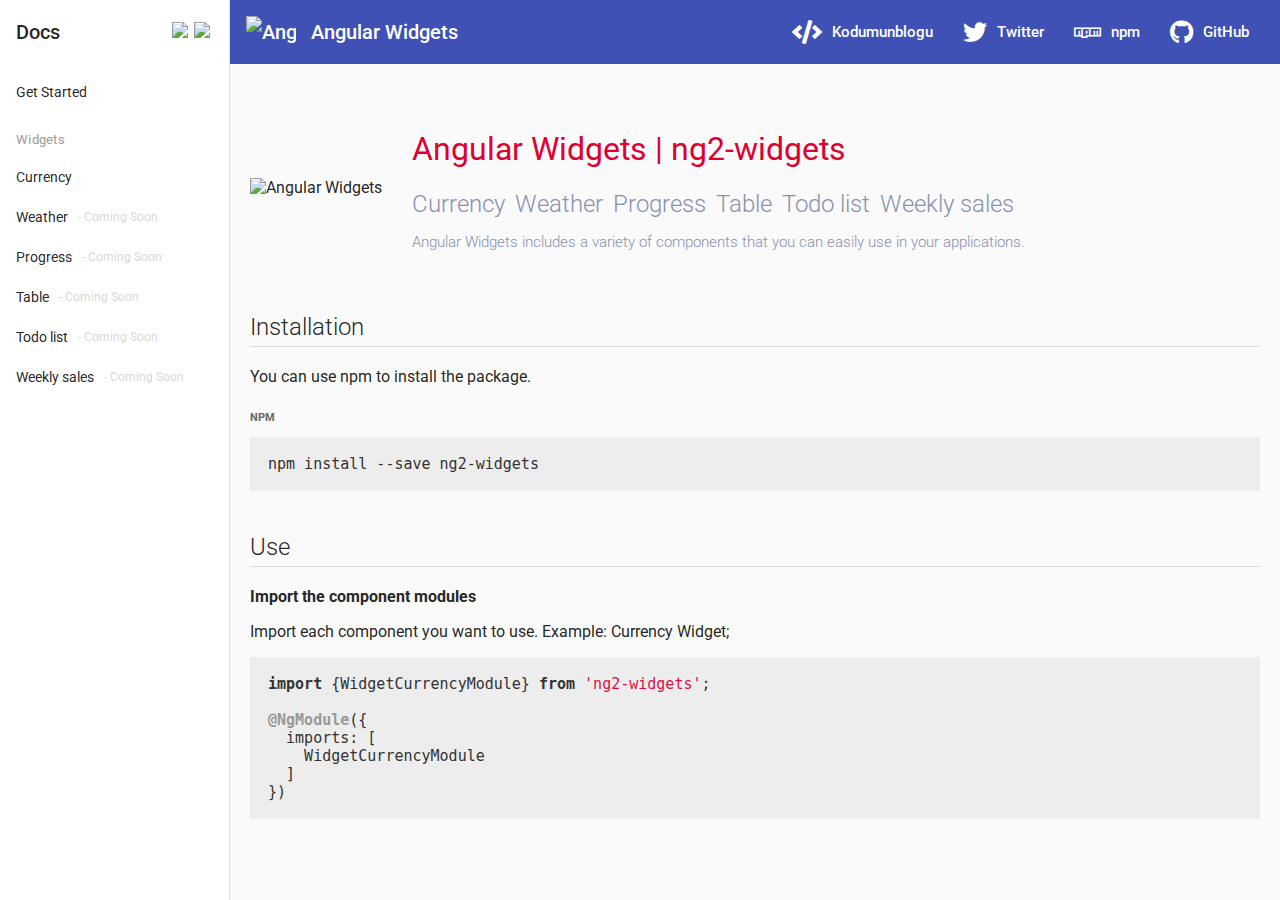
==== commit 1253b3b6: "upp" ====
--- a/ng2-widgets/index.html
+++ b/ng2-widgets/index.html
@@ -15,5 +15,5 @@
 <link rel="stylesheet" href="styles.0c928da6abbc0bf5aeff.css"></head>
 <body>
   <app-root></app-root>
-<script src="polyfills-es5.3aa54d3e5134f5b5b842.js" nomodule defer></script><script src="polyfills-es2015.fd917e7c3ed57f282ee5.js" type="module"></script><script src="runtime-es2015.24b02acc1f369d9b9f37.js" type="module"></script><script src="main-es2015.4deb8f46f99e7dad0dca.js" type="module"></script><script src="runtime-es5.24b02acc1f369d9b9f37.js" nomodule defer></script><script src="main-es5.4deb8f46f99e7dad0dca.js" nomodule defer></script></body>
+<script src="polyfills-es5.3aa54d3e5134f5b5b842.js" nomodule defer></script><script src="polyfills-es2015.fd917e7c3ed57f282ee5.js" type="module"></script><script src="runtime-es2015.24b02acc1f369d9b9f37.js" type="module"></script><script src="main-es2015.9766ecc34837a3630499.js" type="module"></script><script src="runtime-es5.24b02acc1f369d9b9f37.js" nomodule defer></script><script src="main-es5.9766ecc34837a3630499.js" nomodule defer></script></body>
 </html>
